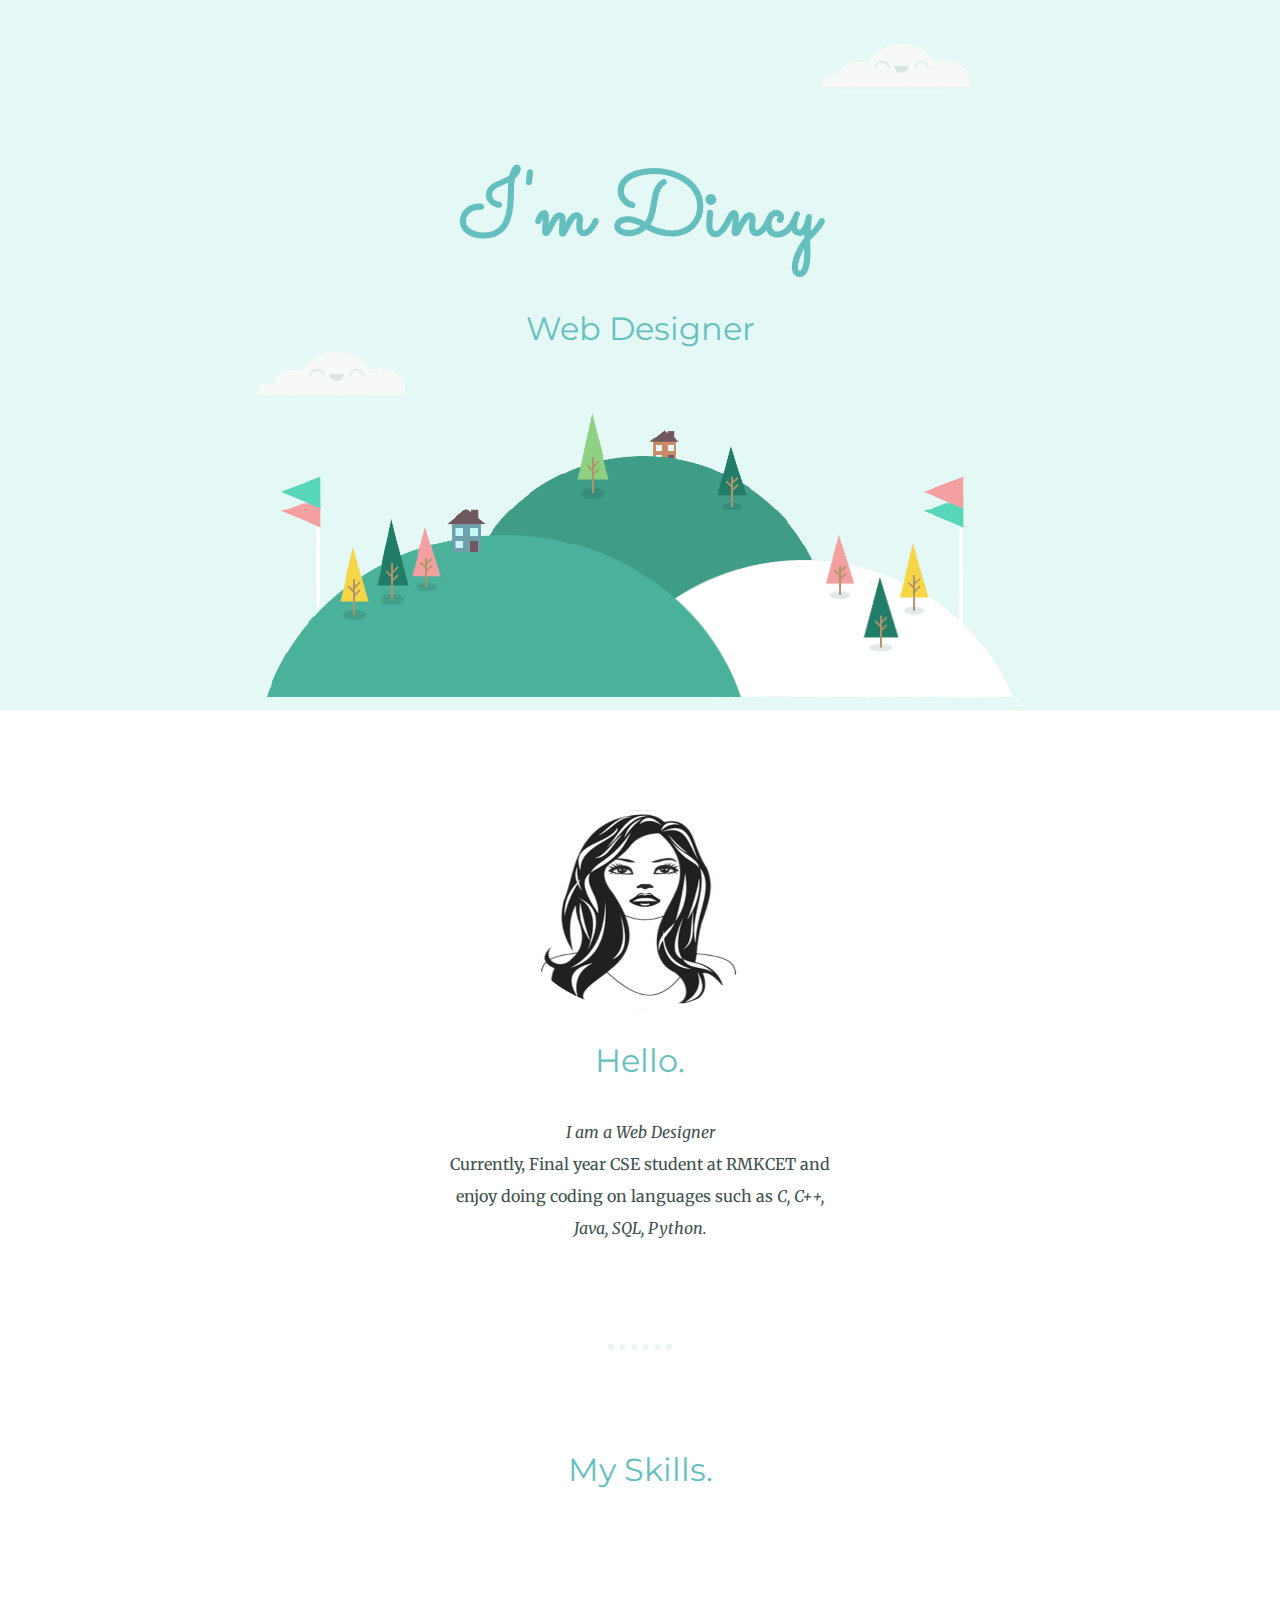
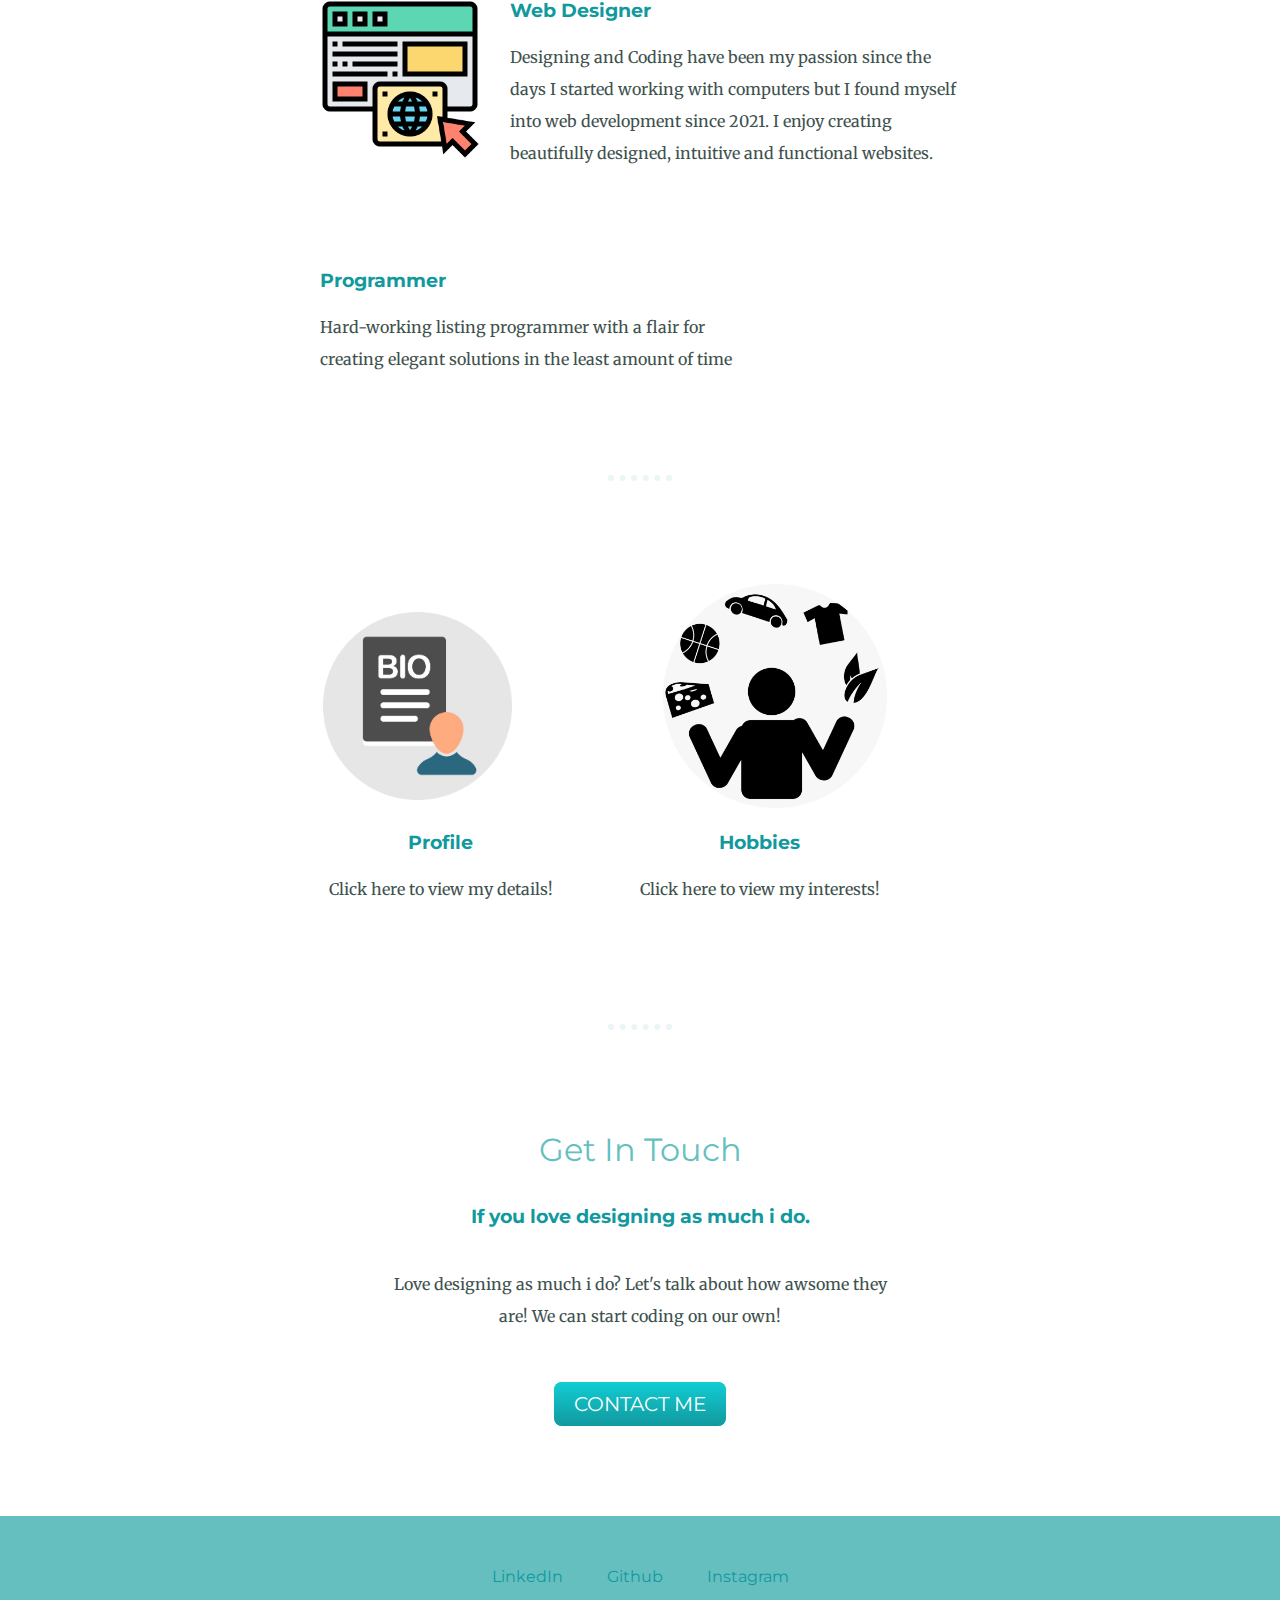
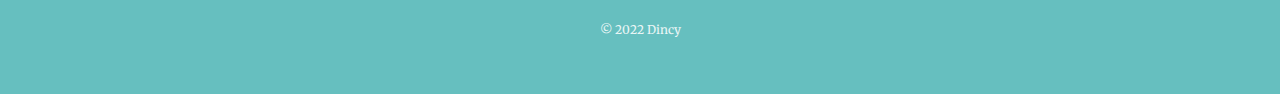
==== index.html @ f82a3f2e "Add files via upload" ====
<!DOCTYPE html>
<html lang="en" dir="ltr">
  <head>
    <meta charset="utf-8">
    <title>*Dincy's Portfolio!*</title>
    <link rel="stylesheet" href="css/styles.css">
    <link rel="icon" href="favicon.ico">
    <link href="https://fonts.googleapis.com/css2?family=Merriweather&family=Montserrat:wght@600&family=Sacramento&display=swap" rel="stylesheet">
  </head>
  <body>
    <div class="top-container">
      <img class="top-cloud" src="images/cloud2.png" alt="cloud-img">
      <h1>I'm Dincy</h1>
      <h2><span class="web">Web</span> Designer</h2>
      <img class="bottom-cloud" src="images/cloud2.png" alt="cloud-img">
      <img class="mountain" src="images/mountain2.png" alt="mountain-img">
    </div>
    <div class="middle-container">
    <div class="profile">
      <img src="pic.png" alt="Dincy profile picture" width="250" height="200">
      <h2>Hello.</h2>
      <p class="intro"><em>I am a Web Designer</em></p>
      <p class="intro">Currently, Final year CSE student at RMKCET and enjoy doing coding on languages such as <em>C, C++, Java, SQL, Python.</em></p></td>
    </div>
    <hr>
    <div class="skills">
      <h2>My Skills.</h2>
      <div class="skill-row">
        <img class="design" src="web design.png" alt="web-design">
        <h3>Web Designer</h3>
        <p class="des-dec">Designing and Coding have been my passion since the days I started working with computers but I found myself into web development since 2021. I enjoy creating beautifully designed, intuitive and functional websites.</p>
      </div>
      <div class="skill-row">
        <iframe class="code" src="https://giphy.com/embed/f0ZbMyENLt50v1j4Ql"frameborder= 0 ></iframe>
        <h3>Programmer</h3>
        <p class="pro-dec">Hard-working listing programmer with a flair for creating elegant solutions in the least amount of time</p>
      </div>
    </div>
    <hr>
    <div class="skills">
      <div class="bio">
        <table>
          <tr>
              <td ><a href="bio.html"> <img class="bio-pic" src="biography.png" alt="bio"></a></td>
              <td><a href="hob.html"> <img class="hob-pic" src="hobby.png" alt="bio"></a></td>
          </tr>
          <tr>
            <td><h3 class="des">Profile</h3>
              <p class="des">Click here to view my details!</p></td>
            <td> <h3 class="dec">Hobbies</h3>
              <p class="dec">Click here to view my interests!</p></td>
        </tr>
        </table>
        
        
      </div>  
    </div>
    <hr>
    <div class="contact-me">
      <h2>Get In Touch</h2>
      <h3>If you love designing as much i do.</h3>
      <p class="contact">Love designing as much i do? Let's talk about how awsome they are! We can start coding on our own!</p>
      <a class="btn" href="mailto:dincydaniel2000@gmail.com">CONTACT ME</a>
    </div>
  </div>


  <div class="bottom-container">
    <a class="footer-link" href="https://www.linkedin.com/in/dincy-daniel-153342196/">LinkedIn</a>
    <a class="footer-link" href="https://github.com/Dincy89">Github</a>
    <a class="footer-link" href="https://www.instagram.com/">Instagram</a>
    <p class="copyright">© 2022 Dincy</p>
  </div>



  </body>
</html>
---- css/styles.css ----
body{
  color: #40514E;
  margin: 0;
  text-align: center;
  font-family: 'Merriweather', serif;
}
h1{
  color: #66BFBF;
  font-size: 5.625rem;
  margin: 50px auto 0 auto;
  font-family: 'Sacramento', cursive;
}
h2{
  color: #66BFBF;
  font-size: 2.0rem;
  font-family: 'Montserrat', sans-serif;
  font-weight: normal;
  padding-bottom: 10px;
}
h3{
  color: #11999E;
  font-family: 'Montserrat', sans-serif;
}
p{
  line-height: 2;
}
hr{
  border: dotted #EAF6F6 6px;
  border-bottom: none;
  width: 4%;
  margin: 100px auto;
}
a{
  color: #11999E;
  font-family: 'Montserrat', sans-serif;
  margin: 10px 20px;
  text-decoration: none;
}
a:hover{
  color: #EAF6F6;
}
table{
  margin-left:auto;
  margin-right:auto;
}
td{
  text-align:center;

  }

.top-container{
  background-color: #E4F9F5;
  position: relative;
  padding-top: 100px;
}
.middle-container{
  margin: 100px 0;
}
.bottom-container{
   background-color: #66BFBF;
   padding: 50px 0 20px;
}
.skill-row{
   width: 50%;
   margin: 100px auto 100px auto;
   text-align: left;

}

.bio{
  width: 50%;
   margin: 100px auto 100px auto;
   text-align:start;

}

.bio-pic{
  width:80%;
  float:left;
  margin-right: 30px;
}
.hob-pic{
  width:57%;
  float:left;
  margin-left: 100px;
}
.design{
  width:25%;
  float:left;
  margin-right: 30px;
}
.code{
  width: 25%;
  float:right;
  margin-left: 30px;
}

.intro{
  width: 30%;
  margin: auto;

}
.top-cloud{
  position: absolute;
  right: 300px;
  top: 40px;
}
.bottom-cloud{
  position: absolute;
  left: 250px;
  bottom: 300px;
}
.contact{
  width: 40%;
  margin: 40px auto 60px;
}
.copyright{
  color: #EAF6F6;
  font-size: 0.75rem;
  padding: 20px 0;
}
.btn {
  background: #11cdd4;
  background-image: -webkit-linear-gradient(top, #11cdd4, #11999e);
  background-image: -moz-linear-gradient(top, #11cdd4, #11999e);
  background-image: -ms-linear-gradient(top, #11cdd4, #11999e);
  background-image: -o-linear-gradient(top, #11cdd4, #11999e);
  background-image: linear-gradient(to bottom, #11cdd4, #11999e);
  -webkit-border-radius: 8;
  -moz-border-radius: 8;
  border-radius: 8px;
  font-family: 'Montserrat', sans-serif;
  color: #ffffff;
  font-size: 20px;
  padding: 10px 20px 10px 20px;
  text-decoration: none;
}

.btn:hover {
  background: #30e3cb;
  background-image: -webkit-linear-gradient(top, #30e3cb, #2bc4ad);
  background-image: -moz-linear-gradient(top, #30e3cb, #2bc4ad);
  background-image: -ms-linear-gradient(top, #30e3cb, #2bc4ad);
  background-image: -o-linear-gradient(top, #30e3cb, #2bc4ad);
  background-image: linear-gradient(to bottom, #30e3cb, #2bc4ad);
  text-decoration: none;
}
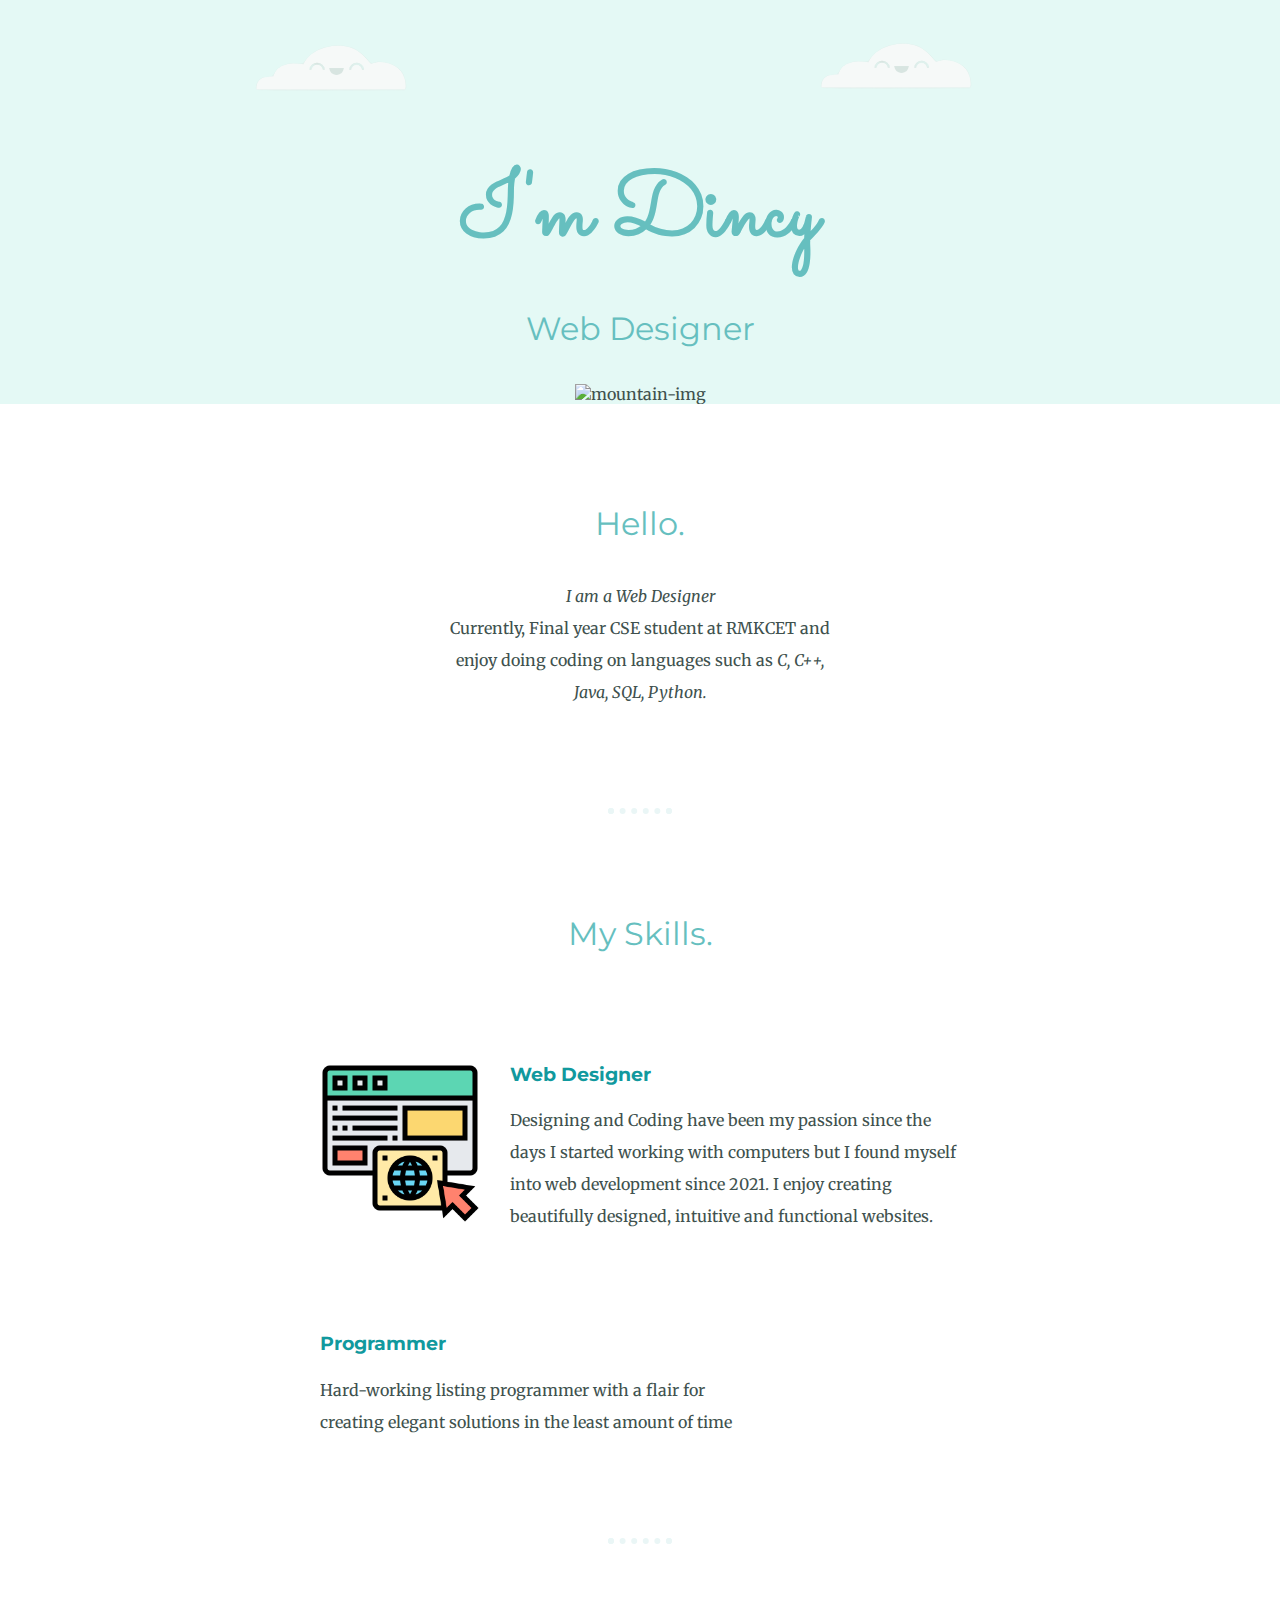
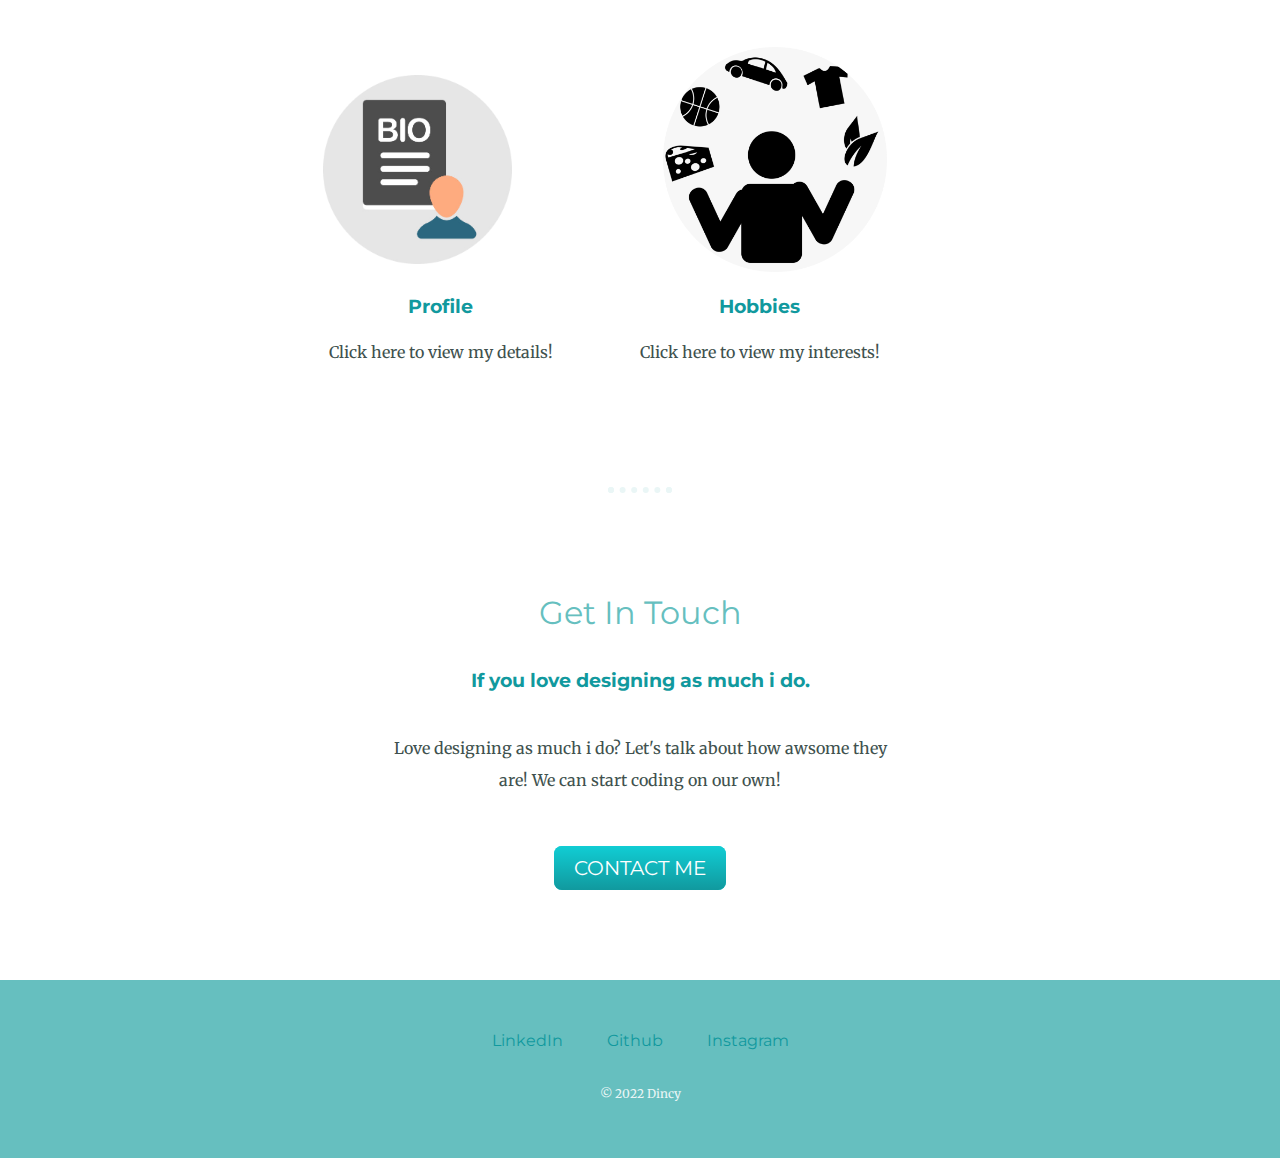
==== commit d555d015: "Update index.html" ====
--- a/index.html
+++ b/index.html
@@ -13,11 +13,10 @@
       <h1>I'm Dincy</h1>
       <h2><span class="web">Web</span> Designer</h2>
       <img class="bottom-cloud" src="images/cloud2.png" alt="cloud-img">
-      <img class="mountain" src="images/mountain2.png" alt="mountain-img">
+      <img class="mountain" src="images/bg.png" alt="mountain-img">
     </div>
     <div class="middle-container">
     <div class="profile">
-      <img src="pic.png" alt="Dincy profile picture" width="250" height="200">
       <h2>Hello.</h2>
       <p class="intro"><em>I am a Web Designer</em></p>
       <p class="intro">Currently, Final year CSE student at RMKCET and enjoy doing coding on languages such as <em>C, C++, Java, SQL, Python.</em></p></td>
@@ -76,3 +75,4 @@
 
   </body>
 </html>
+
